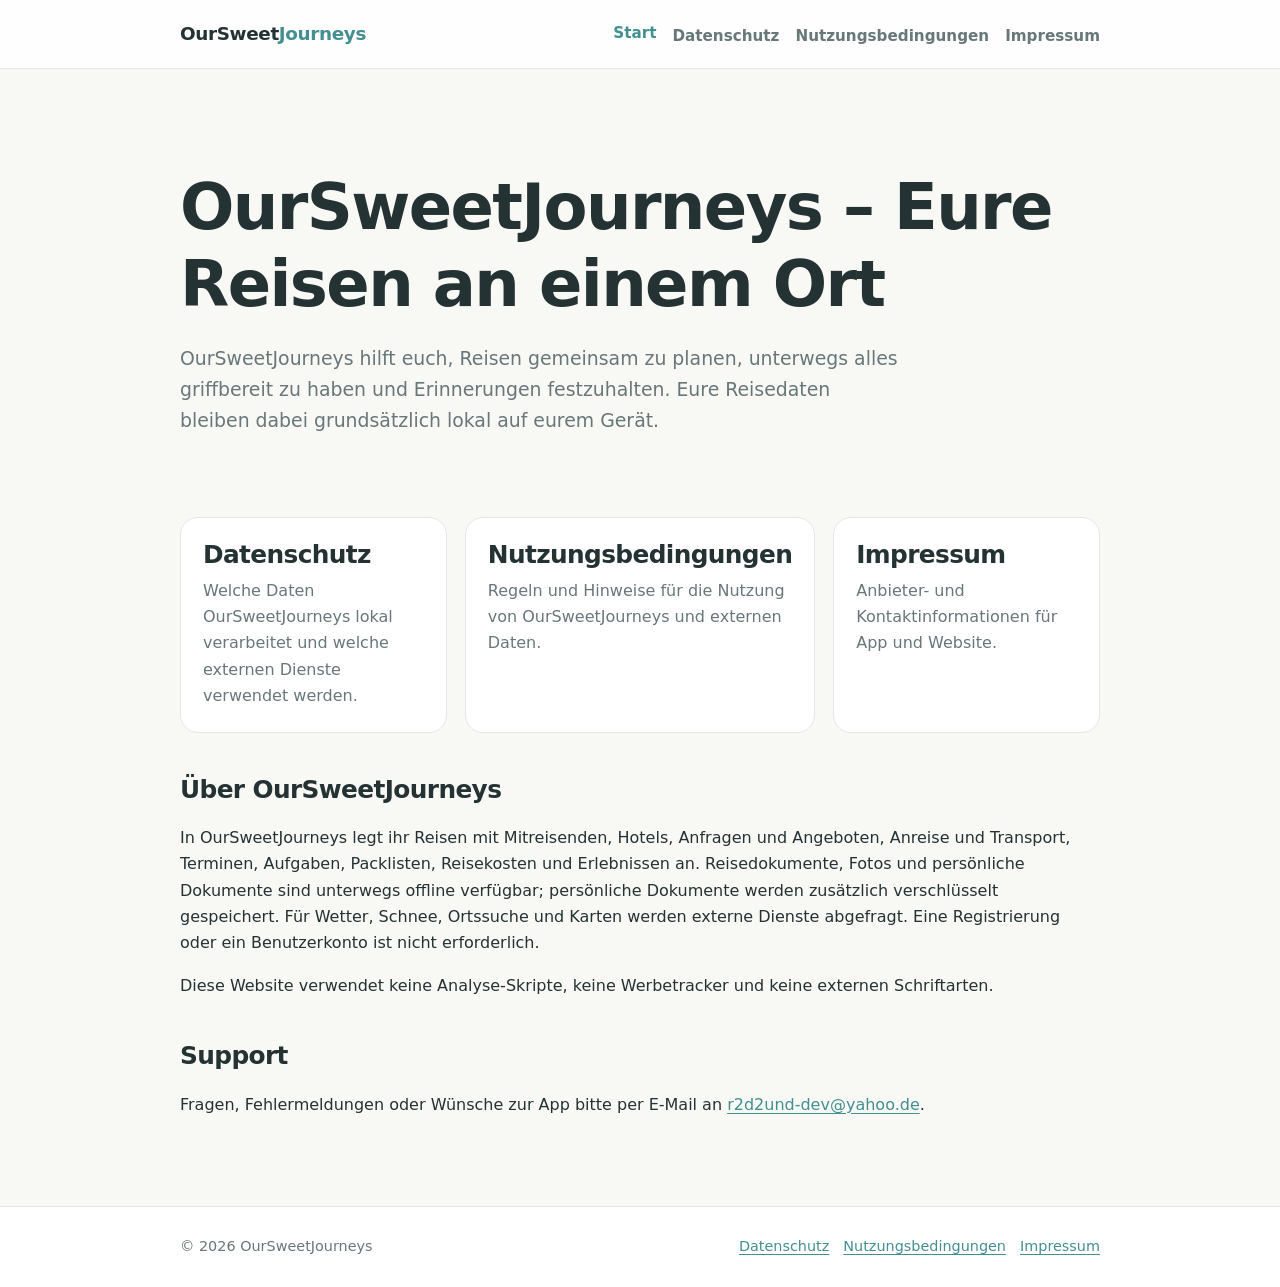
==== index.html @ af458d56 "Website 0.1.0: Start, Datenschutz, Nutzungsbedingungen, Impressum" ====
<!doctype html>
<html lang="de">
<head>
  <meta charset="utf-8">
  <meta name="viewport" content="width=device-width, initial-scale=1">
  <meta name="description" content="Offizielle Website der App OurSweetJourneys mit Datenschutz, Nutzungsbedingungen und Impressum.">
  <title>OurSweetJourneys – Eure Reisen an einem Ort</title>
  <link rel="stylesheet" href="styles.css">
</head>
<body>
<header>
  <div class="nav">
    <a class="brand" href="index.html">OurSweet<span>Journeys</span></a>
    <nav aria-label="Hauptnavigation">
      <ul>
        <li><a href="index.html" aria-current="page">Start</a></li>
        <li><a href="datenschutz.html">Datenschutz</a></li>
        <li><a href="tos.html">Nutzungsbedingungen</a></li>
        <li><a href="impressum.html">Impressum</a></li>
      </ul>
    </nav>
  </div>
</header>

<main>

<section class="hero">
  <h1>OurSweetJourneys – Eure Reisen an einem Ort</h1>
  <p class="lead">
    OurSweetJourneys hilft euch, Reisen gemeinsam zu planen, unterwegs alles griffbereit zu
    haben und Erinnerungen festzuhalten. Eure Reisedaten bleiben dabei grundsätzlich lokal
    auf eurem Gerät.
  </p>
</section>

<section class="card-grid" aria-label="Rechtliche Informationen">
  <a class="card" href="datenschutz.html">
    <h2>Datenschutz</h2>
    <p>Welche Daten OurSweetJourneys lokal verarbeitet und welche externen Dienste verwendet werden.</p>
  </a>
  <a class="card" href="tos.html">
    <h2>Nutzungsbedingungen</h2>
    <p>Regeln und Hinweise für die Nutzung von OurSweetJourneys und externen Daten.</p>
  </a>
  <a class="card" href="impressum.html">
    <h2>Impressum</h2>
    <p>Anbieter- und Kontaktinformationen für App und Website.</p>
  </a>
</section>

<section>
  <h2>Über OurSweetJourneys</h2>
  <p>
    In OurSweetJourneys legt ihr Reisen mit Mitreisenden, Hotels, Anfragen und Angeboten,
    Anreise und Transport, Terminen, Aufgaben, Packlisten, Reisekosten und Erlebnissen an.
    Reisedokumente, Fotos und persönliche Dokumente sind unterwegs offline verfügbar;
    persönliche Dokumente werden zusätzlich verschlüsselt gespeichert. Für Wetter, Schnee,
    Ortssuche und Karten werden externe Dienste abgefragt. Eine Registrierung oder ein
    Benutzerkonto ist nicht erforderlich.
  </p>
  <p>
    Diese Website verwendet keine Analyse-Skripte, keine Werbetracker und keine externen
    Schriftarten.
  </p>
</section>

<section>
  <h2>Support</h2>
  <p>
    Fragen, Fehlermeldungen oder Wünsche zur App bitte per E-Mail an
    <a href="mailto:r2d2und-dev@yahoo.de">r2d2und-dev@yahoo.de</a>.
  </p>
</section>

</main>
<footer>
  <div class="footer-inner">
    <div>© 2026 OurSweetJourneys</div>
    <div class="footer-links">
      <a href="datenschutz.html">Datenschutz</a>
      <a href="tos.html">Nutzungsbedingungen</a>
      <a href="impressum.html">Impressum</a>
    </div>
  </div>
</footer>

</body>
</html>
---- styles.css ----
:root {
  /* Farben wie in der App OurSweetJourneys (Akzent „Ocean“). */
  --bg: #f8f8f5;
  --surface: #ffffff;
  --text: #253234;
  --muted: #687779;
  --border: #e2e8e6;
  --accent: #438f91;
  --accent-soft: #dceded;
  --max: 920px;
}

* {
  box-sizing: border-box;
}

html {
  scroll-behavior: smooth;
}

body {
  margin: 0;
  font-family: system-ui, -apple-system, BlinkMacSystemFont, "Segoe UI", sans-serif;
  color: var(--text);
  background: var(--bg);
  line-height: 1.65;
}

a {
  color: var(--accent);
  text-decoration-thickness: 1px;
  text-underline-offset: 3px;
}

a:hover {
  text-decoration-thickness: 2px;
}

header {
  border-bottom: 1px solid var(--border);
  background: rgba(255, 255, 255, 0.92);
}

.nav {
  width: min(calc(100% - 32px), var(--max));
  margin: 0 auto;
  min-height: 68px;
  display: flex;
  align-items: center;
  justify-content: space-between;
  gap: 24px;
}

.brand {
  color: var(--text);
  font-size: 1.15rem;
  font-weight: 800;
  text-decoration: none;
  letter-spacing: -0.02em;
}

.brand span {
  color: var(--accent);
}

nav ul {
  list-style: none;
  display: flex;
  align-items: center;
  flex-wrap: wrap;
  gap: 16px;
  padding: 0;
  margin: 0;
}

nav li {
  display: flex;
  align-items: center;
}

nav a {
  display: inline-flex;
  align-items: center;
  min-height: 32px;
  color: var(--muted);
  text-decoration: none;
  font-size: 0.95rem;
  font-weight: 600;
  line-height: 1;
}

nav a:hover,
nav a[aria-current="page"] {
  color: var(--accent);
}

main {
  width: min(calc(100% - 32px), var(--max));
  margin: 0 auto;
  padding: 56px 0 72px;
}

.hero {
  padding: 44px 0 28px;
}

.eyebrow {
  margin: 0 0 8px;
  color: var(--accent);
  font-weight: 800;
  letter-spacing: 0.08em;
  text-transform: uppercase;
  font-size: 0.78rem;
}

h1, h2, h3 {
  line-height: 1.2;
  letter-spacing: -0.025em;
}

h1 {
  font-size: clamp(2.25rem, 7vw, 4rem);
  margin: 0 0 20px;
}

h2 {
  margin-top: 42px;
  font-size: 1.55rem;
}

h3 {
  margin-top: 28px;
  font-size: 1.1rem;
}

.lead {
  max-width: 720px;
  font-size: 1.18rem;
  color: var(--muted);
}

.card-grid {
  display: grid;
  grid-template-columns: repeat(3, 1fr);
  gap: 18px;
  margin: 34px 0;
}

.card {
  display: block;
  padding: 22px;
  border: 1px solid var(--border);
  border-radius: 18px;
  background: var(--surface);
  color: var(--text);
  text-decoration: none;
}

.card:hover {
  border-color: var(--accent);
}

.card h2,
.card h3 {
  margin: 0 0 8px;
}

.card p {
  margin: 0;
  color: var(--muted);
}

.notice {
  margin: 28px 0;
  padding: 18px 20px;
  border-left: 4px solid var(--accent);
  border-radius: 10px;
  background: var(--accent-soft);
}

.placeholder {
  display: inline-block;
  padding: 2px 6px;
  border: 1px dashed var(--accent);
  border-radius: 6px;
  background: #fff;
  color: #8d3e28;
  font-weight: 700;
}

.meta {
  color: var(--muted);
  font-size: 0.92rem;
}

ul, ol {
  padding-left: 1.35rem;
}

li + li {
  margin-top: 6px;
}

code {
  padding: 2px 5px;
  border-radius: 5px;
  background: #eee9e4;
}

footer {
  border-top: 1px solid var(--border);
  background: var(--surface);
}

.footer-inner {
  width: min(calc(100% - 32px), var(--max));
  margin: 0 auto;
  padding: 28px 0;
  display: flex;
  justify-content: space-between;
  gap: 20px;
  flex-wrap: wrap;
  color: var(--muted);
  font-size: 0.9rem;
}

.footer-links {
  display: flex;
  flex-wrap: wrap;
  gap: 14px;
}

@media (max-width: 760px) {
  .nav {
    align-items: flex-start;
    flex-direction: column;
    padding: 16px 0;
    gap: 10px;
  }

  nav ul {
    gap: 10px 14px;
  }

  main {
    padding-top: 28px;
  }

  .hero {
    padding-top: 24px;
  }

  .card-grid {
    grid-template-columns: 1fr;
  }
}
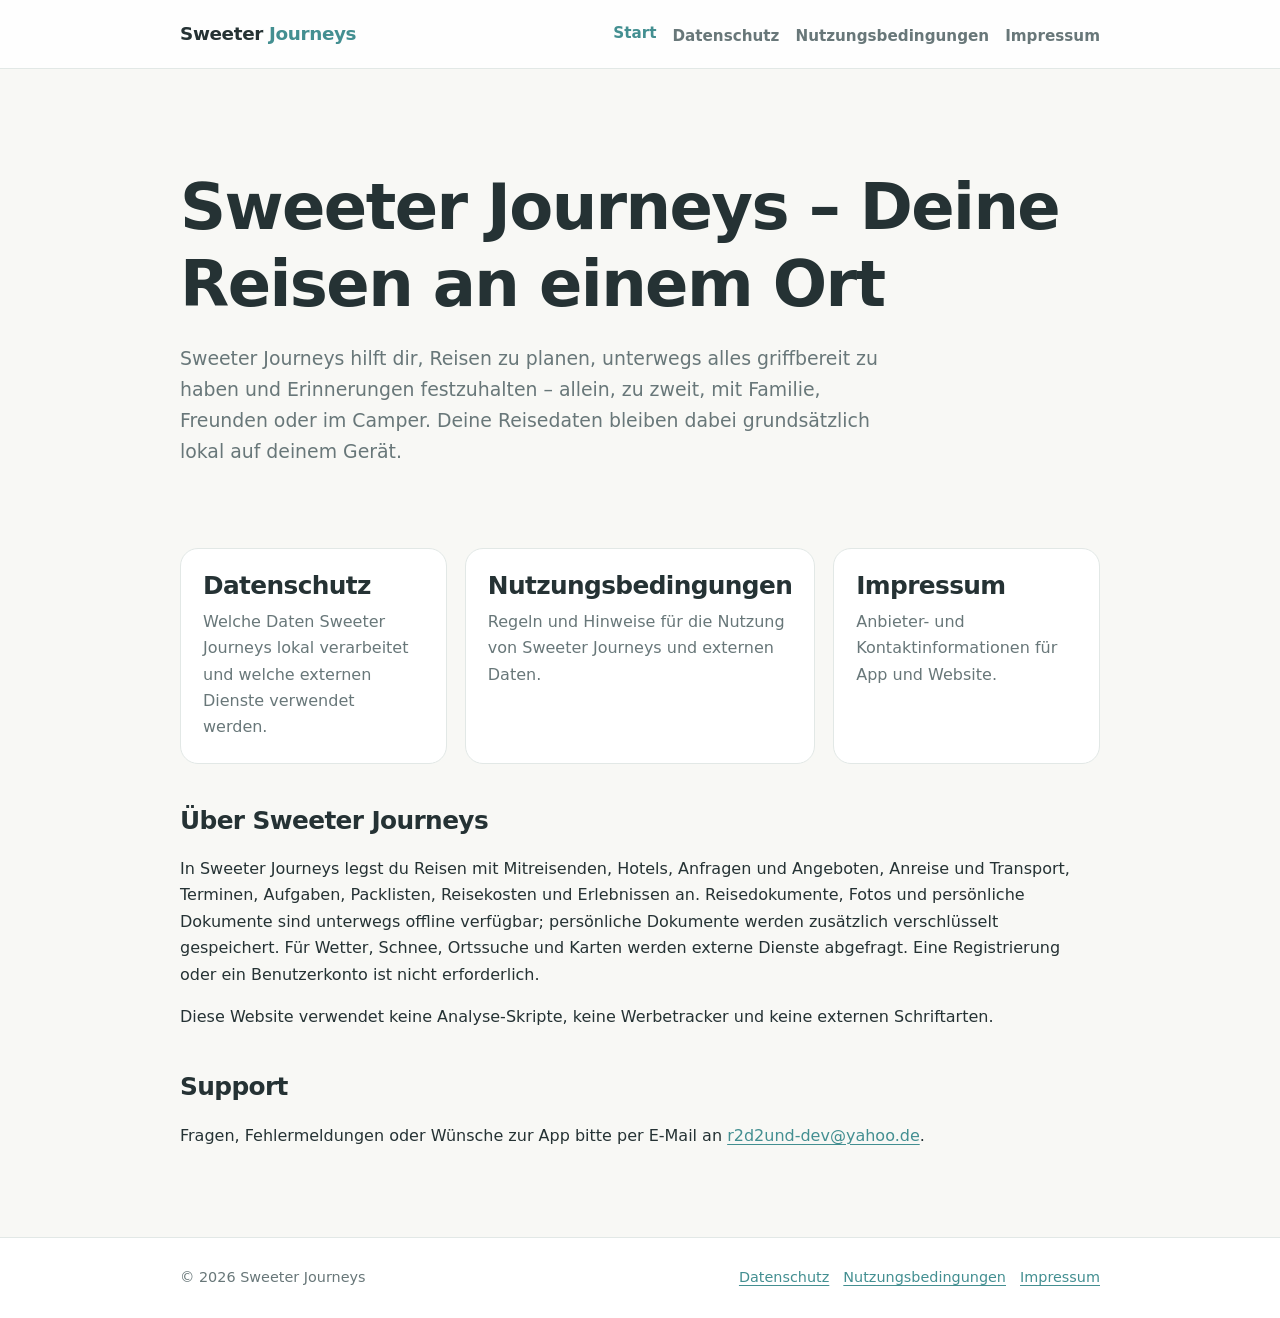
==== commit b6f31f2f: "Update app name to "Sweeter Journeys" across all pages, adjust titles and descriptions, and modify v" ====
--- a/index.html
+++ b/index.html
@@ -3,14 +3,14 @@
 <head>
   <meta charset="utf-8">
   <meta name="viewport" content="width=device-width, initial-scale=1">
-  <meta name="description" content="Offizielle Website der App OurSweetJourneys mit Datenschutz, Nutzungsbedingungen und Impressum.">
-  <title>OurSweetJourneys – Eure Reisen an einem Ort</title>
+  <meta name="description" content="Offizielle Website der App Sweeter Journeys mit Datenschutz, Nutzungsbedingungen und Impressum.">
+  <title>Sweeter Journeys – Deine Reisen an einem Ort</title>
   <link rel="stylesheet" href="styles.css">
 </head>
 <body>
 <header>
   <div class="nav">
-    <a class="brand" href="index.html">OurSweet<span>Journeys</span></a>
+    <a class="brand" href="index.html">Sweeter <span>Journeys</span></a>
     <nav aria-label="Hauptnavigation">
       <ul>
         <li><a href="index.html" aria-current="page">Start</a></li>
@@ -25,22 +25,22 @@
 <main>
 
 <section class="hero">
-  <h1>OurSweetJourneys – Eure Reisen an einem Ort</h1>
+  <h1>Sweeter Journeys – Deine Reisen an einem Ort</h1>
   <p class="lead">
-    OurSweetJourneys hilft euch, Reisen gemeinsam zu planen, unterwegs alles griffbereit zu
-    haben und Erinnerungen festzuhalten. Eure Reisedaten bleiben dabei grundsätzlich lokal
-    auf eurem Gerät.
+    Sweeter Journeys hilft dir, Reisen zu planen, unterwegs alles griffbereit zu
+    haben und Erinnerungen festzuhalten – allein, zu zweit, mit Familie, Freunden oder im
+    Camper. Deine Reisedaten bleiben dabei grundsätzlich lokal auf deinem Gerät.
   </p>
 </section>
 
 <section class="card-grid" aria-label="Rechtliche Informationen">
   <a class="card" href="datenschutz.html">
     <h2>Datenschutz</h2>
-    <p>Welche Daten OurSweetJourneys lokal verarbeitet und welche externen Dienste verwendet werden.</p>
+    <p>Welche Daten Sweeter Journeys lokal verarbeitet und welche externen Dienste verwendet werden.</p>
   </a>
   <a class="card" href="tos.html">
     <h2>Nutzungsbedingungen</h2>
-    <p>Regeln und Hinweise für die Nutzung von OurSweetJourneys und externen Daten.</p>
+    <p>Regeln und Hinweise für die Nutzung von Sweeter Journeys und externen Daten.</p>
   </a>
   <a class="card" href="impressum.html">
     <h2>Impressum</h2>
@@ -49,9 +49,9 @@
 </section>
 
 <section>
-  <h2>Über OurSweetJourneys</h2>
+  <h2>Über Sweeter Journeys</h2>
   <p>
-    In OurSweetJourneys legt ihr Reisen mit Mitreisenden, Hotels, Anfragen und Angeboten,
+    In Sweeter Journeys legst du Reisen mit Mitreisenden, Hotels, Anfragen und Angeboten,
     Anreise und Transport, Terminen, Aufgaben, Packlisten, Reisekosten und Erlebnissen an.
     Reisedokumente, Fotos und persönliche Dokumente sind unterwegs offline verfügbar;
     persönliche Dokumente werden zusätzlich verschlüsselt gespeichert. Für Wetter, Schnee,
@@ -75,7 +75,7 @@
 </main>
 <footer>
   <div class="footer-inner">
-    <div>© 2026 OurSweetJourneys</div>
+    <div>© 2026 Sweeter Journeys</div>
     <div class="footer-links">
       <a href="datenschutz.html">Datenschutz</a>
       <a href="tos.html">Nutzungsbedingungen</a>
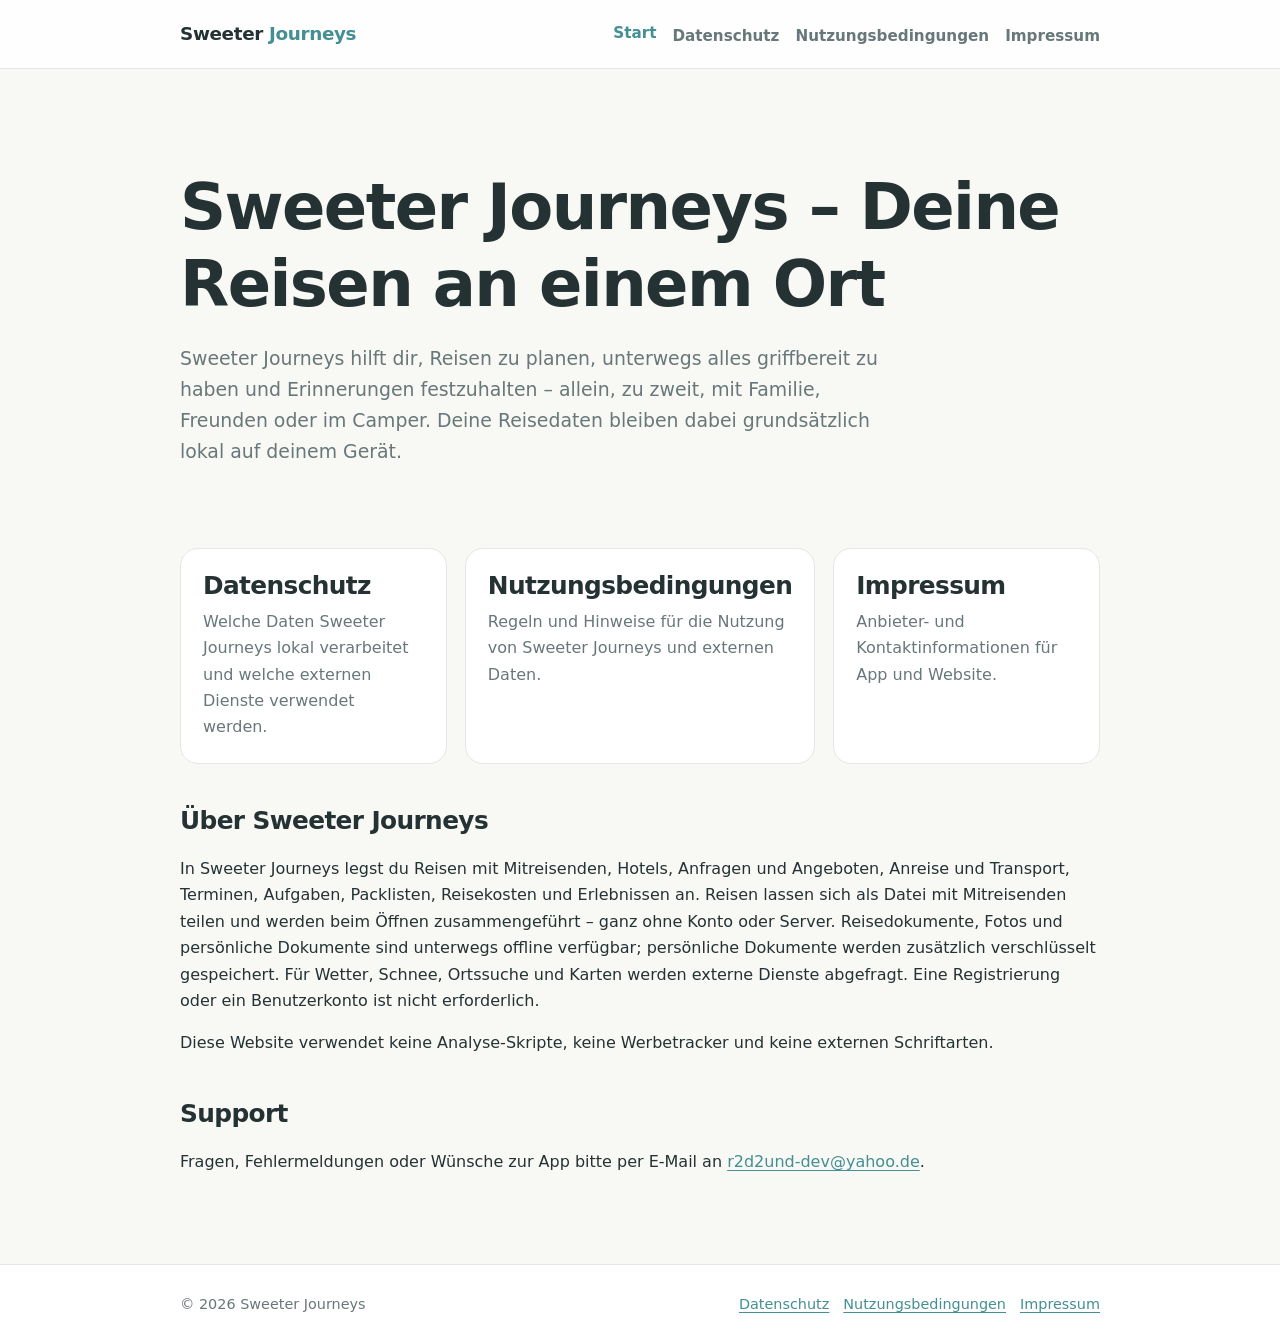
==== commit f15c4ca6: "Update version to 0.2.2, enhance Datenschutzerklärung with optional password protection for backups " ====
--- a/index.html
+++ b/index.html
@@ -53,6 +53,8 @@
   <p>
     In Sweeter Journeys legst du Reisen mit Mitreisenden, Hotels, Anfragen und Angeboten,
     Anreise und Transport, Terminen, Aufgaben, Packlisten, Reisekosten und Erlebnissen an.
+    Reisen lassen sich als Datei mit Mitreisenden teilen und werden beim Öffnen
+    zusammengeführt – ganz ohne Konto oder Server.
     Reisedokumente, Fotos und persönliche Dokumente sind unterwegs offline verfügbar;
     persönliche Dokumente werden zusätzlich verschlüsselt gespeichert. Für Wetter, Schnee,
     Ortssuche und Karten werden externe Dienste abgefragt. Eine Registrierung oder ein
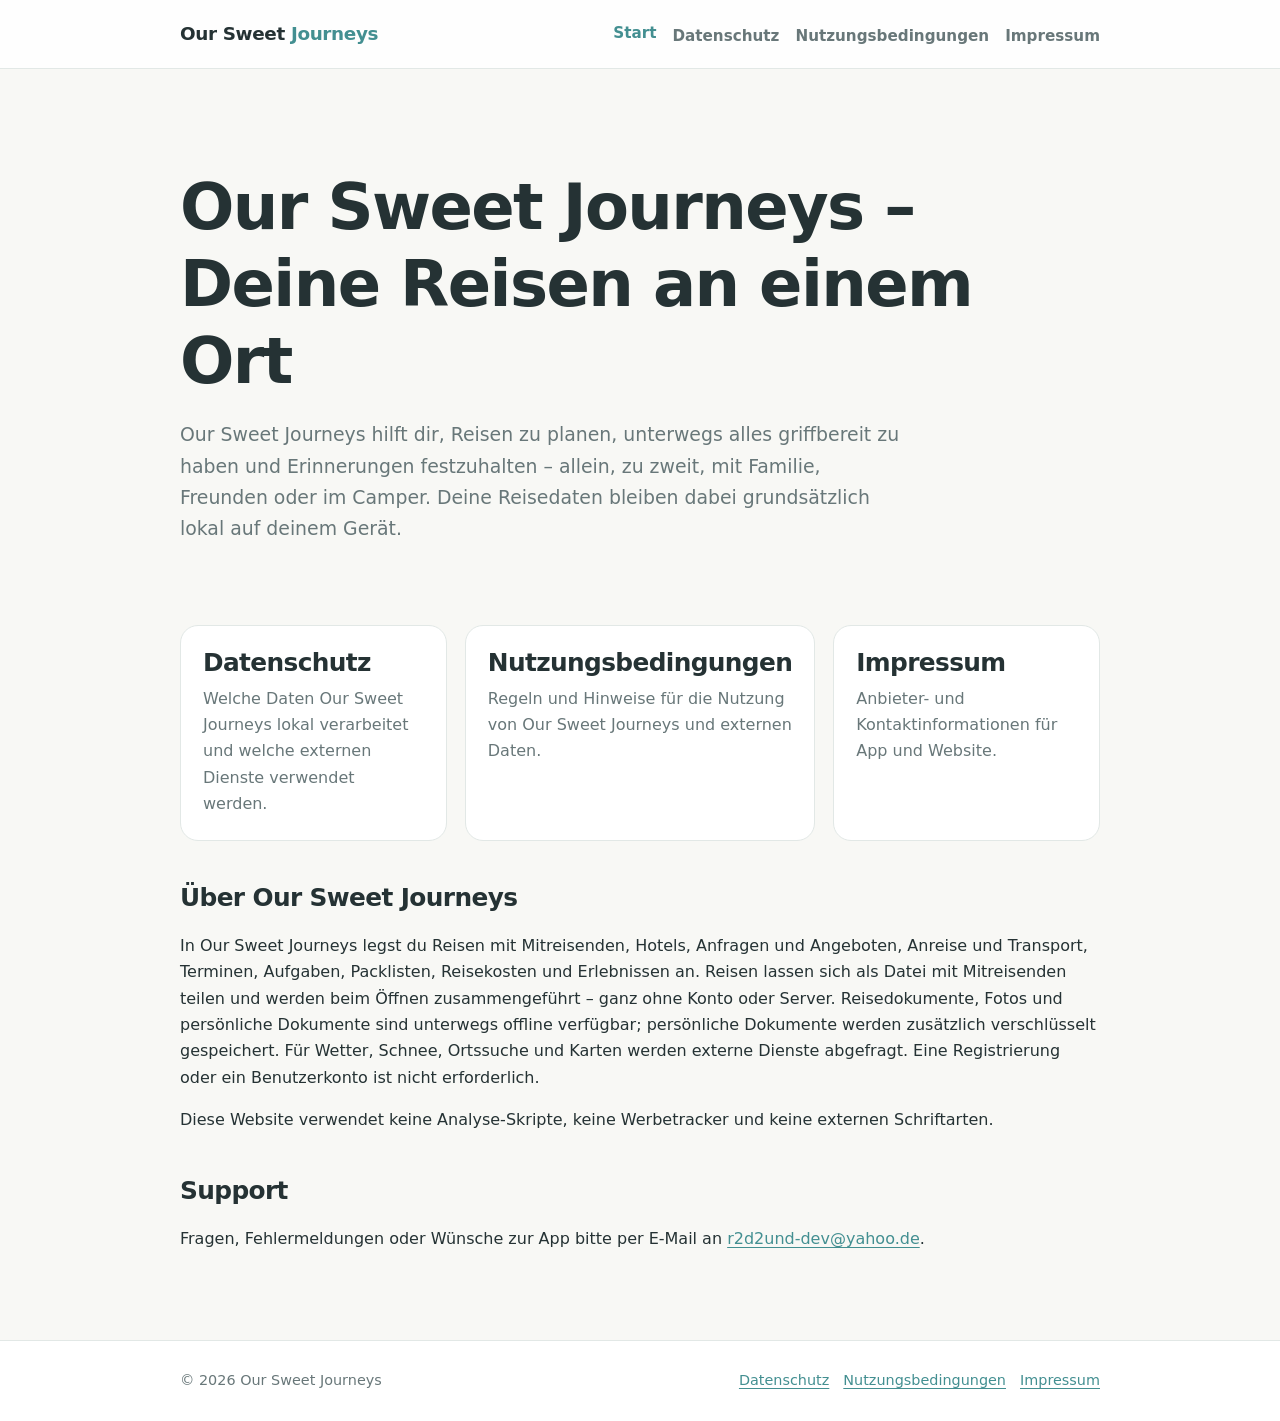
==== commit f1a199ae: "Update app name to "Our Sweet Journeys" across all pages, adjust URLs, and increment version to 0.2." ====
--- a/index.html
+++ b/index.html
@@ -3,14 +3,14 @@
 <head>
   <meta charset="utf-8">
   <meta name="viewport" content="width=device-width, initial-scale=1">
-  <meta name="description" content="Offizielle Website der App Sweeter Journeys mit Datenschutz, Nutzungsbedingungen und Impressum.">
-  <title>Sweeter Journeys – Deine Reisen an einem Ort</title>
+  <meta name="description" content="Offizielle Website der App Our Sweet Journeys mit Datenschutz, Nutzungsbedingungen und Impressum.">
+  <title>Our Sweet Journeys – Deine Reisen an einem Ort</title>
   <link rel="stylesheet" href="styles.css">
 </head>
 <body>
 <header>
   <div class="nav">
-    <a class="brand" href="index.html">Sweeter <span>Journeys</span></a>
+    <a class="brand" href="index.html">Our Sweet <span>Journeys</span></a>
     <nav aria-label="Hauptnavigation">
       <ul>
         <li><a href="index.html" aria-current="page">Start</a></li>
@@ -25,9 +25,9 @@
 <main>
 
 <section class="hero">
-  <h1>Sweeter Journeys – Deine Reisen an einem Ort</h1>
+  <h1>Our Sweet Journeys – Deine Reisen an einem Ort</h1>
   <p class="lead">
-    Sweeter Journeys hilft dir, Reisen zu planen, unterwegs alles griffbereit zu
+    Our Sweet Journeys hilft dir, Reisen zu planen, unterwegs alles griffbereit zu
     haben und Erinnerungen festzuhalten – allein, zu zweit, mit Familie, Freunden oder im
     Camper. Deine Reisedaten bleiben dabei grundsätzlich lokal auf deinem Gerät.
   </p>
@@ -36,11 +36,11 @@
 <section class="card-grid" aria-label="Rechtliche Informationen">
   <a class="card" href="datenschutz.html">
     <h2>Datenschutz</h2>
-    <p>Welche Daten Sweeter Journeys lokal verarbeitet und welche externen Dienste verwendet werden.</p>
+    <p>Welche Daten Our Sweet Journeys lokal verarbeitet und welche externen Dienste verwendet werden.</p>
   </a>
   <a class="card" href="tos.html">
     <h2>Nutzungsbedingungen</h2>
-    <p>Regeln und Hinweise für die Nutzung von Sweeter Journeys und externen Daten.</p>
+    <p>Regeln und Hinweise für die Nutzung von Our Sweet Journeys und externen Daten.</p>
   </a>
   <a class="card" href="impressum.html">
     <h2>Impressum</h2>
@@ -49,9 +49,9 @@
 </section>
 
 <section>
-  <h2>Über Sweeter Journeys</h2>
+  <h2>Über Our Sweet Journeys</h2>
   <p>
-    In Sweeter Journeys legst du Reisen mit Mitreisenden, Hotels, Anfragen und Angeboten,
+    In Our Sweet Journeys legst du Reisen mit Mitreisenden, Hotels, Anfragen und Angeboten,
     Anreise und Transport, Terminen, Aufgaben, Packlisten, Reisekosten und Erlebnissen an.
     Reisen lassen sich als Datei mit Mitreisenden teilen und werden beim Öffnen
     zusammengeführt – ganz ohne Konto oder Server.
@@ -77,7 +77,7 @@
 </main>
 <footer>
   <div class="footer-inner">
-    <div>© 2026 Sweeter Journeys</div>
+    <div>© 2026 Our Sweet Journeys</div>
     <div class="footer-links">
       <a href="datenschutz.html">Datenschutz</a>
       <a href="tos.html">Nutzungsbedingungen</a>
